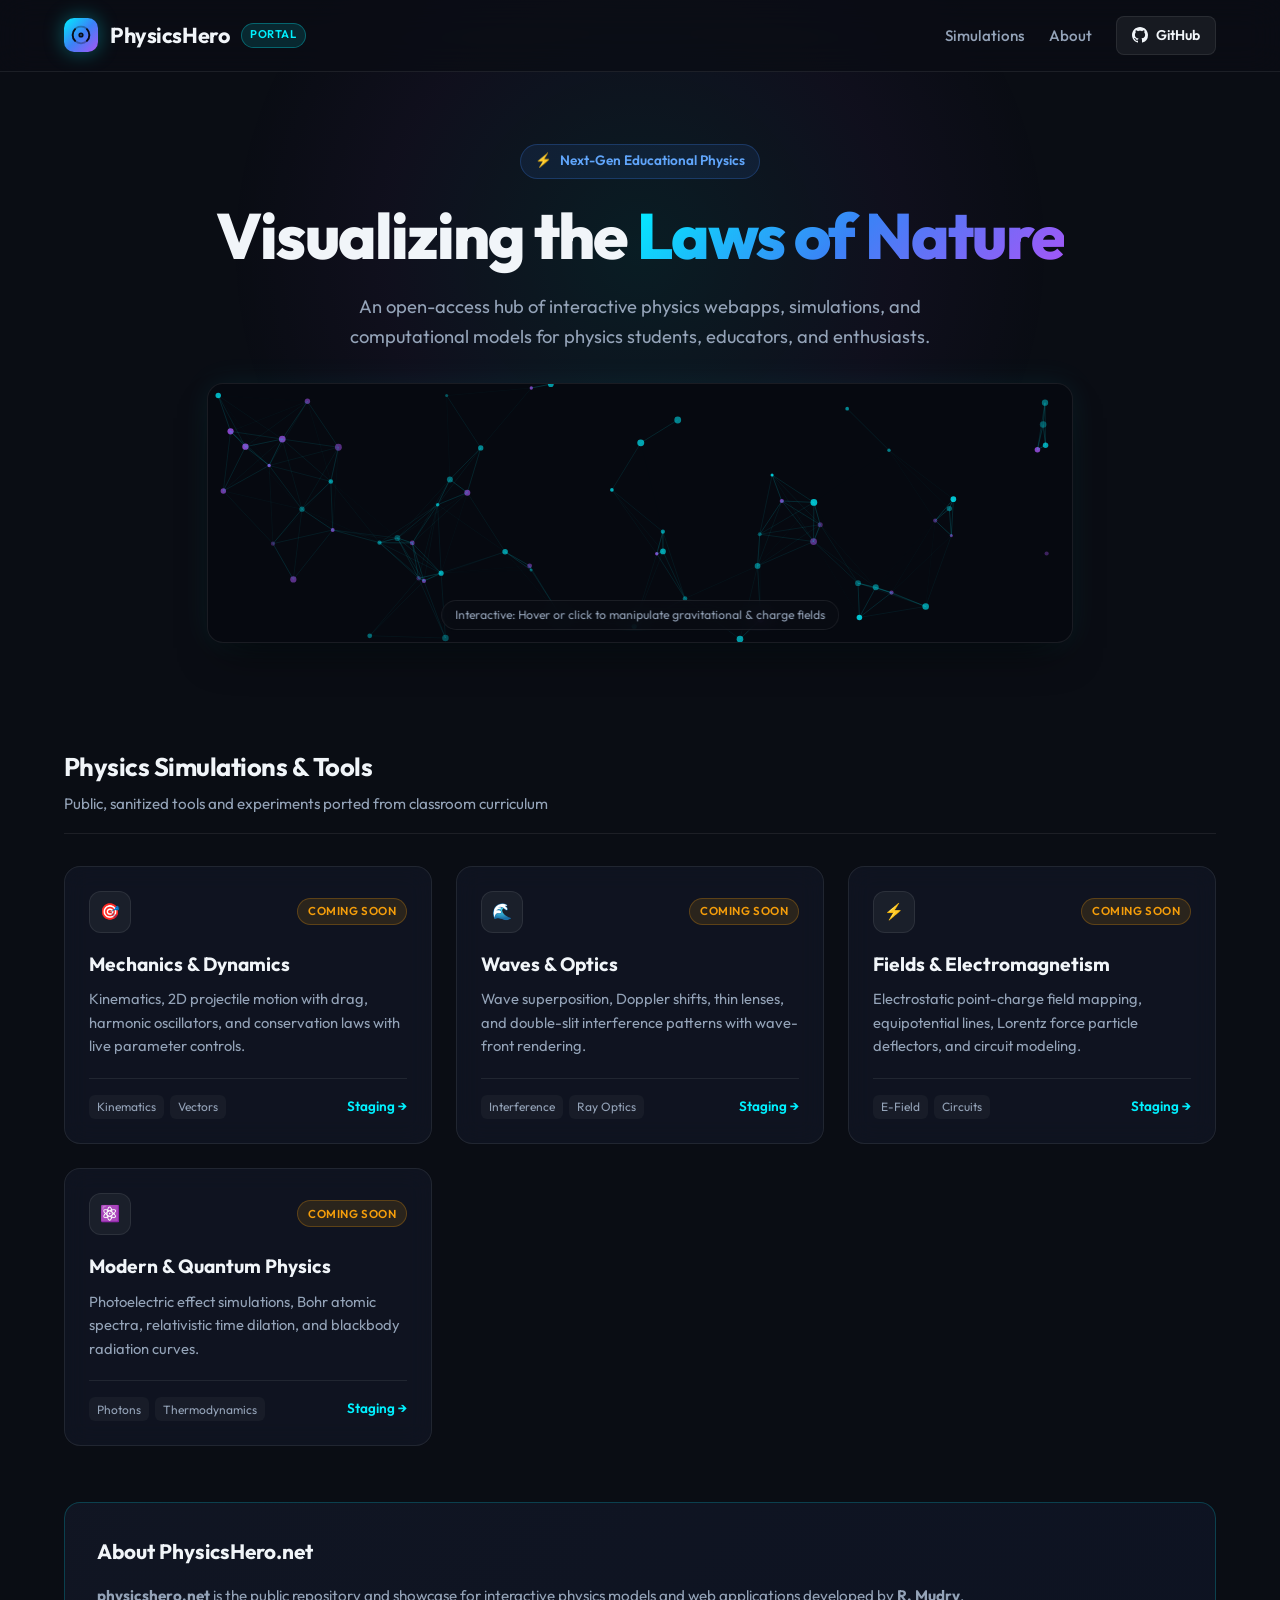
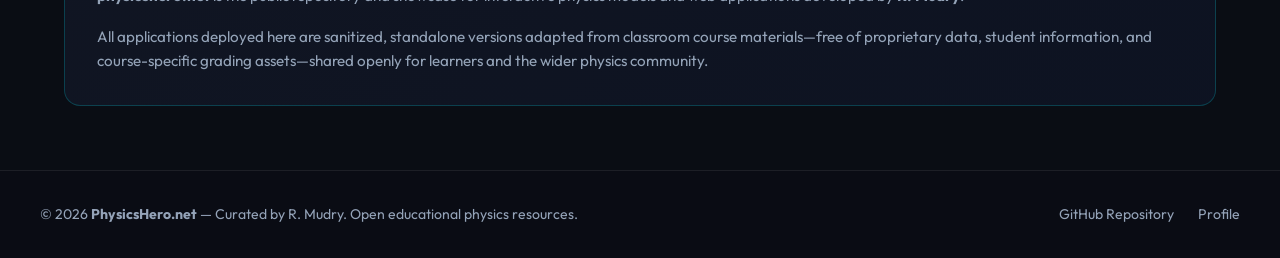
==== index.html @ 8dbba295 "Initial commit: PhysicsHero portal, CNAME, and site skeleton" ====
<!DOCTYPE html>
<html lang="en">
<head>
  <meta charset="UTF-8">
  <meta name="viewport" content="width=device-width, initial-scale=1.0">
  <title>PhysicsHero | Interactive Physics Simulations & Tools</title>
  <meta name="description" content="Explore interactive physics simulations, computational labs, and visualization tools created for learners and educators. Hosted at physicshero.net.">
  <link rel="preconnect" href="https://fonts.googleapis.com">
  <link rel="preconnect" href="https://fonts.gstatic.com" crossorigin>
  <link href="https://fonts.googleapis.com/css2?family=Outfit:wght@400;500;600;700;800&display=swap" rel="stylesheet">
  <link rel="stylesheet" href="css/style.css">
</head>
<body>
  <div class="ambient-glow"></div>

  <!-- Header -->
  <header>
    <div class="nav-container">
      <a href="#" class="logo">
        <div class="logo-icon">
          <svg viewBox="0 0 24 24" fill="none" stroke="currentColor" stroke-width="2.2" stroke-linecap="round" stroke-linejoin="round">
            <circle cx="12" cy="12" r="2"></circle>
            <path d="M12 2a10 10 0 0 0-7.07 17.07l.07.07A10 10 0 0 0 12 22a10 10 0 0 0 7.07-2.86l.07-.07A10 10 0 0 0 12 2Z" opacity="0.3"></path>
            <path d="M4.93 4.93C1.02 8.84 1.02 15.16 4.93 19.07"></path>
            <path d="M19.07 4.93c3.91 3.91 3.91 10.23 0 14.14"></path>
          </svg>
        </div>
        <span>PhysicsHero</span>
        <span class="logo-badge">Portal</span>
      </a>

      <nav>
        <ul class="nav-links">
          <li><a href="#simulations">Simulations</a></li>
          <li><a href="#about">About</a></li>
          <li>
            <a href="https://github.com/rrmudry/physicshero" class="btn-github" target="_blank" rel="noopener">
              <svg width="16" height="16" viewBox="0 0 24 24" fill="currentColor">
                <path d="M12 0C5.37 0 0 5.37 0 12c0 5.31 3.435 9.795 8.205 11.385.6.105.825-.255.825-.57 0-.285-.015-1.23-.015-2.235-3.015.555-3.795-.735-4.035-1.41-.135-.345-.72-1.41-1.23-1.695-.42-.225-1.02-.78-.015-.795.945-.015 1.62.87 1.845 1.23 1.08 1.815 2.805 1.305 3.495.99.105-.78.42-1.305.765-1.605-2.67-.3-5.46-1.335-5.46-5.925 0-1.305.465-2.385 1.23-3.225-.12-.3-.54-1.53.12-3.18 0 0 1.005-.315 3.3 1.23.96-.27 1.98-.405 3-.405s2.04.135 3 .405c2.295-1.56 3.3-1.23 3.3-1.23.66 1.65.24 2.88.12 3.18.765.84 1.23 1.905 1.23 3.225 0 4.605-2.805 5.625-5.475 5.925.435.375.81 1.095.81 2.22 0 1.605-.015 2.895-.015 3.3 0 .315.225.69.825.57A12.02 12.02 0 0024 12c0-6.63-5.37-12-12-12z"/>
              </svg>
              GitHub
            </a>
          </li>
        </ul>
      </nav>
    </div>
  </header>

  <!-- Hero Section -->
  <section class="hero">
    <div class="hero-tag">
      <span>⚡</span> Next-Gen Educational Physics
    </div>
    <h1>Visualizing the <span class="gradient-text">Laws of Nature</span></h1>
    <p>
      An open-access hub of interactive physics webapps, simulations, and computational models for physics students, educators, and enthusiasts.
    </p>

    <!-- Interactive Canvas Playground -->
    <div class="canvas-wrapper">
      <canvas id="physicsCanvas"></canvas>
      <div class="canvas-hint">Interactive: Hover or click to manipulate gravitational & charge fields</div>
    </div>
  </section>

  <!-- Main Showcase -->
  <main>
    <div class="section-header" id="simulations">
      <div>
        <h2 class="section-title">Physics Simulations & Tools</h2>
        <p class="section-desc">Public, sanitized tools and experiments ported from classroom curriculum</p>
      </div>
    </div>

    <div class="cards-grid">
      <!-- Card: Classical Mechanics -->
      <div class="card">
        <div class="card-top">
          <div class="card-icon">🎯</div>
          <span class="card-status status-staging">Coming Soon</span>
        </div>
        <h3 class="card-title">Mechanics & Dynamics</h3>
        <p class="card-description">
          Kinematics, 2D projectile motion with drag, harmonic oscillators, and conservation laws with live parameter controls.
        </p>
        <div class="card-footer">
          <div class="tag-list">
            <span class="tag">Kinematics</span>
            <span class="tag">Vectors</span>
          </div>
          <span class="card-link">Staging →</span>
        </div>
      </div>

      <!-- Card: Waves & Optics -->
      <div class="card">
        <div class="card-top">
          <div class="card-icon">🌊</div>
          <span class="card-status status-staging">Coming Soon</span>
        </div>
        <h3 class="card-title">Waves & Optics</h3>
        <p class="card-description">
          Wave superposition, Doppler shifts, thin lenses, and double-slit interference patterns with wave-front rendering.
        </p>
        <div class="card-footer">
          <div class="tag-list">
            <span class="tag">Interference</span>
            <span class="tag">Ray Optics</span>
          </div>
          <span class="card-link">Staging →</span>
        </div>
      </div>

      <!-- Card: Electromagnetism -->
      <div class="card">
        <div class="card-top">
          <div class="card-icon">⚡</div>
          <span class="card-status status-staging">Coming Soon</span>
        </div>
        <h3 class="card-title">Fields & Electromagnetism</h3>
        <p class="card-description">
          Electrostatic point-charge field mapping, equipotential lines, Lorentz force particle deflectors, and circuit modeling.
        </p>
        <div class="card-footer">
          <div class="tag-list">
            <span class="tag">E-Field</span>
            <span class="tag">Circuits</span>
          </div>
          <span class="card-link">Staging →</span>
        </div>
      </div>

      <!-- Card: Modern & Thermal -->
      <div class="card">
        <div class="card-top">
          <div class="card-icon">⚛️</div>
          <span class="card-status status-staging">Coming Soon</span>
        </div>
        <h3 class="card-title">Modern & Quantum Physics</h3>
        <p class="card-description">
          Photoelectric effect simulations, Bohr atomic spectra, relativistic time dilation, and blackbody radiation curves.
        </p>
        <div class="card-footer">
          <div class="tag-list">
            <span class="tag">Photons</span>
            <span class="tag">Thermodynamics</span>
          </div>
          <span class="card-link">Staging →</span>
        </div>
      </div>
    </div>

    <!-- About & Sanitization Notice -->
    <div class="info-banner" id="about">
      <h3>About PhysicsHero.net</h3>
      <p>
        <strong>physicshero.net</strong> is the public repository and showcase for interactive physics models and web applications developed by <strong>R. Mudry</strong>.
      </p>
      <p>
        All applications deployed here are sanitized, standalone versions adapted from classroom course materials—free of proprietary data, student information, and course-specific grading assets—shared openly for learners and the wider physics community.
      </p>
    </div>
  </main>

  <!-- Footer -->
  <footer>
    <div class="footer-content">
      <div class="footer-text">
        &copy; 2026 <strong>PhysicsHero.net</strong> — Curated by R. Mudry. Open educational physics resources.
      </div>
      <div class="footer-links">
        <a href="https://github.com/rrmudry/physicshero" target="_blank" rel="noopener">GitHub Repository</a>
        <a href="https://github.com/rrmudry" target="_blank" rel="noopener">Profile</a>
      </div>
    </div>
  </footer>

  <script src="js/hero-canvas.js"></script>
</body>
</html>
---- css/style.css ----
:root {
  --bg-primary: #0a0d14;
  --bg-secondary: #121826;
  --bg-card: rgba(18, 24, 38, 0.7);
  --bg-card-hover: rgba(28, 38, 60, 0.85);
  --border-color: rgba(255, 255, 255, 0.08);
  --border-glow: rgba(0, 240, 255, 0.25);
  --text-main: #f1f5f9;
  --text-muted: #94a3b8;
  --accent-cyan: #00f0ff;
  --accent-blue: #3b82f6;
  --accent-purple: #a855f7;
  --accent-amber: #f59e0b;
  --gradient-accent: linear-gradient(135deg, #00f0ff 0%, #3b82f6 50%, #a855f7 100%);
  --font-sans: 'Outfit', -apple-system, BlinkMacSystemFont, "Segoe UI", Roboto, sans-serif;
  --transition-smooth: all 0.3s cubic-bezier(0.16, 1, 0.3, 1);
}

* {
  margin: 0;
  padding: 0;
  box-sizing: border-box;
}

body {
  background-color: var(--bg-primary);
  color: var(--text-main);
  font-family: var(--font-sans);
  line-height: 1.6;
  overflow-x: hidden;
  min-height: 100vh;
  display: flex;
  flex-direction: column;
}

/* Background ambient glow */
.ambient-glow {
  position: fixed;
  top: 0;
  left: 50%;
  transform: translateX(-50%);
  width: 900px;
  height: 500px;
  background: radial-gradient(circle, rgba(0, 240, 255, 0.07) 0%, rgba(168, 85, 247, 0.04) 50%, transparent 80%);
  pointer-events: none;
  z-index: 0;
}

/* Header & Nav */
header {
  position: sticky;
  top: 0;
  z-index: 100;
  background: rgba(10, 13, 20, 0.8);
  backdrop-filter: blur(16px);
  border-bottom: 1px solid var(--border-color);
}

.nav-container {
  max-width: 1200px;
  margin: 0 auto;
  padding: 1rem 1.5rem;
  display: flex;
  justify-content: space-between;
  align-items: center;
}

.logo {
  display: flex;
  align-items: center;
  gap: 0.75rem;
  text-decoration: none;
  color: var(--text-main);
  font-size: 1.35rem;
  font-weight: 700;
  letter-spacing: -0.02em;
}

.logo-icon {
  width: 34px;
  height: 34px;
  border-radius: 10px;
  background: var(--gradient-accent);
  display: flex;
  align-items: center;
  justify-content: center;
  box-shadow: 0 0 20px rgba(0, 240, 255, 0.35);
}

.logo-icon svg {
  width: 20px;
  height: 20px;
  color: #0a0d14;
}

.logo-badge {
  font-size: 0.7rem;
  font-weight: 600;
  background: rgba(0, 240, 255, 0.12);
  color: var(--accent-cyan);
  border: 1px solid rgba(0, 240, 255, 0.3);
  padding: 0.15rem 0.5rem;
  border-radius: 9999px;
  text-transform: uppercase;
  letter-spacing: 0.05em;
}

.nav-links {
  display: flex;
  align-items: center;
  gap: 1.5rem;
  list-style: none;
}

.nav-links a {
  text-decoration: none;
  color: var(--text-muted);
  font-weight: 500;
  font-size: 0.95rem;
  transition: var(--transition-smooth);
}

.nav-links a:hover {
  color: var(--accent-cyan);
}

.btn-github {
  display: inline-flex;
  align-items: center;
  gap: 0.5rem;
  background: rgba(255, 255, 255, 0.06);
  color: var(--text-main) !important;
  padding: 0.45rem 0.95rem;
  border-radius: 8px;
  border: 1px solid var(--border-color);
  font-size: 0.88rem !important;
  font-weight: 600 !important;
  transition: var(--transition-smooth);
}

.btn-github:hover {
  background: rgba(255, 255, 255, 0.12);
  border-color: rgba(255, 255, 255, 0.25);
  transform: translateY(-1px);
}

/* Hero Section */
.hero {
  position: relative;
  max-width: 1200px;
  margin: 0 auto;
  padding: 4.5rem 1.5rem 3.5rem;
  text-align: center;
  z-index: 1;
}

.hero-tag {
  display: inline-flex;
  align-items: center;
  gap: 0.5rem;
  background: rgba(59, 130, 246, 0.1);
  border: 1px solid rgba(59, 130, 246, 0.25);
  color: #60a5fa;
  font-size: 0.85rem;
  font-weight: 600;
  padding: 0.35rem 0.85rem;
  border-radius: 9999px;
  margin-bottom: 1.25rem;
  animation: pulse-border 2.5s infinite;
}

@keyframes pulse-border {
  0%, 100% { border-color: rgba(59, 130, 246, 0.25); }
  50% { border-color: rgba(0, 240, 255, 0.5); }
}

.hero h1 {
  font-size: clamp(2.4rem, 5vw, 4rem);
  font-weight: 800;
  line-height: 1.15;
  letter-spacing: -0.03em;
  margin-bottom: 1.25rem;
}

.gradient-text {
  background: var(--gradient-accent);
  -webkit-background-clip: text;
  -webkit-text-fill-color: transparent;
}

.hero p {
  font-size: 1.15rem;
  color: var(--text-muted);
  max-width: 680px;
  margin: 0 auto 2rem;
}

/* Interactive Canvas Card */
.canvas-wrapper {
  position: relative;
  width: 100%;
  max-width: 900px;
  height: 260px;
  margin: 0 auto 3rem;
  border-radius: 16px;
  overflow: hidden;
  background: #060910;
  border: 1px solid var(--border-color);
  box-shadow: 0 20px 40px -15px rgba(0, 0, 0, 0.7), 0 0 30px rgba(0, 240, 255, 0.08);
}

#physicsCanvas {
  width: 100%;
  height: 100%;
  display: block;
}

.canvas-hint {
  position: absolute;
  bottom: 0.75rem;
  left: 50%;
  transform: translateX(-50%);
  background: rgba(10, 13, 20, 0.7);
  backdrop-filter: blur(8px);
  padding: 0.3rem 0.8rem;
  border-radius: 9999px;
  font-size: 0.75rem;
  color: var(--text-muted);
  pointer-events: none;
  border: 1px solid var(--border-color);
}

/* Sections */
main {
  flex: 1;
  max-width: 1200px;
  margin: 0 auto;
  padding: 0 1.5rem 4rem;
  width: 100%;
  z-index: 1;
}

.section-header {
  display: flex;
  justify-content: space-between;
  align-items: flex-end;
  margin-bottom: 2rem;
  border-bottom: 1px solid var(--border-color);
  padding-bottom: 1rem;
}

.section-title {
  font-size: 1.6rem;
  font-weight: 700;
  letter-spacing: -0.02em;
}

.section-desc {
  color: var(--text-muted);
  font-size: 0.95rem;
  margin-top: 0.25rem;
}

/* Showcase Grid */
.cards-grid {
  display: grid;
  grid-template-columns: repeat(auto-fill, minmax(280px, 1fr));
  gap: 1.5rem;
}

.card {
  background: var(--bg-card);
  backdrop-filter: blur(12px);
  border: 1px solid var(--border-color);
  border-radius: 16px;
  padding: 1.5rem;
  display: flex;
  flex-direction: column;
  transition: var(--transition-smooth);
  position: relative;
  overflow: hidden;
}

.card::before {
  content: '';
  position: absolute;
  top: 0;
  left: 0;
  right: 0;
  height: 3px;
  background: var(--gradient-accent);
  opacity: 0;
  transition: var(--transition-smooth);
}

.card:hover {
  background: var(--bg-card-hover);
  border-color: var(--border-glow);
  transform: translateY(-4px);
  box-shadow: 0 12px 30px rgba(0, 0, 0, 0.4), 0 0 20px rgba(0, 240, 255, 0.1);
}

.card:hover::before {
  opacity: 1;
}

.card-top {
  display: flex;
  justify-content: space-between;
  align-items: center;
  margin-bottom: 1rem;
}

.card-icon {
  width: 42px;
  height: 42px;
  border-radius: 12px;
  display: flex;
  align-items: center;
  justify-content: center;
  background: rgba(255, 255, 255, 0.05);
  border: 1px solid var(--border-color);
}

.card-status {
  font-size: 0.72rem;
  font-weight: 600;
  text-transform: uppercase;
  letter-spacing: 0.05em;
  padding: 0.2rem 0.6rem;
  border-radius: 9999px;
}

.status-active {
  background: rgba(0, 240, 255, 0.12);
  color: var(--accent-cyan);
  border: 1px solid rgba(0, 240, 255, 0.25);
}

.status-staging {
  background: rgba(245, 158, 11, 0.12);
  color: var(--accent-amber);
  border: 1px solid rgba(245, 158, 11, 0.25);
}

.card-title {
  font-size: 1.2rem;
  font-weight: 700;
  margin-bottom: 0.5rem;
}

.card-description {
  font-size: 0.92rem;
  color: var(--text-muted);
  flex-grow: 1;
  margin-bottom: 1.25rem;
}

.card-footer {
  display: flex;
  justify-content: space-between;
  align-items: center;
  border-top: 1px solid var(--border-color);
  padding-top: 1rem;
  margin-top: auto;
}

.tag-list {
  display: flex;
  gap: 0.4rem;
  flex-wrap: wrap;
}

.tag {
  font-size: 0.75rem;
  color: var(--text-muted);
  background: rgba(255, 255, 255, 0.04);
  padding: 0.15rem 0.5rem;
  border-radius: 6px;
}

.card-link {
  font-size: 0.85rem;
  font-weight: 600;
  color: var(--accent-cyan);
  text-decoration: none;
  display: inline-flex;
  align-items: center;
  gap: 0.25rem;
  transition: var(--transition-smooth);
}

.card-link:hover {
  text-decoration: underline;
  transform: translateX(2px);
}

/* Info Box / Banner */
.info-banner {
  background: linear-gradient(135deg, rgba(18, 24, 38, 0.8) 0%, rgba(14, 21, 37, 0.8) 100%);
  border: 1px solid rgba(0, 240, 255, 0.2);
  border-radius: 16px;
  padding: 2rem;
  margin-top: 3.5rem;
  display: flex;
  flex-direction: column;
  gap: 1rem;
}

.info-banner h3 {
  font-size: 1.3rem;
  font-weight: 700;
}

.info-banner p {
  color: var(--text-muted);
  font-size: 0.95rem;
}

/* Footer */
footer {
  border-top: 1px solid var(--border-color);
  background: rgba(10, 13, 20, 0.9);
  padding: 2rem 1.5rem;
  margin-top: auto;
  z-index: 1;
}

.footer-content {
  max-width: 1200px;
  margin: 0 auto;
  display: flex;
  flex-direction: column;
  gap: 1.5rem;
  align-items: center;
  text-align: center;
}

@media (min-width: 640px) {
  .footer-content {
    flex-direction: row;
    justify-content: space-between;
    text-align: left;
  }
}

.footer-text {
  font-size: 0.88rem;
  color: var(--text-muted);
}

.footer-links {
  display: flex;
  gap: 1.5rem;
}

.footer-links a {
  color: var(--text-muted);
  text-decoration: none;
  font-size: 0.88rem;
  transition: var(--transition-smooth);
}

.footer-links a:hover {
  color: var(--accent-cyan);
}
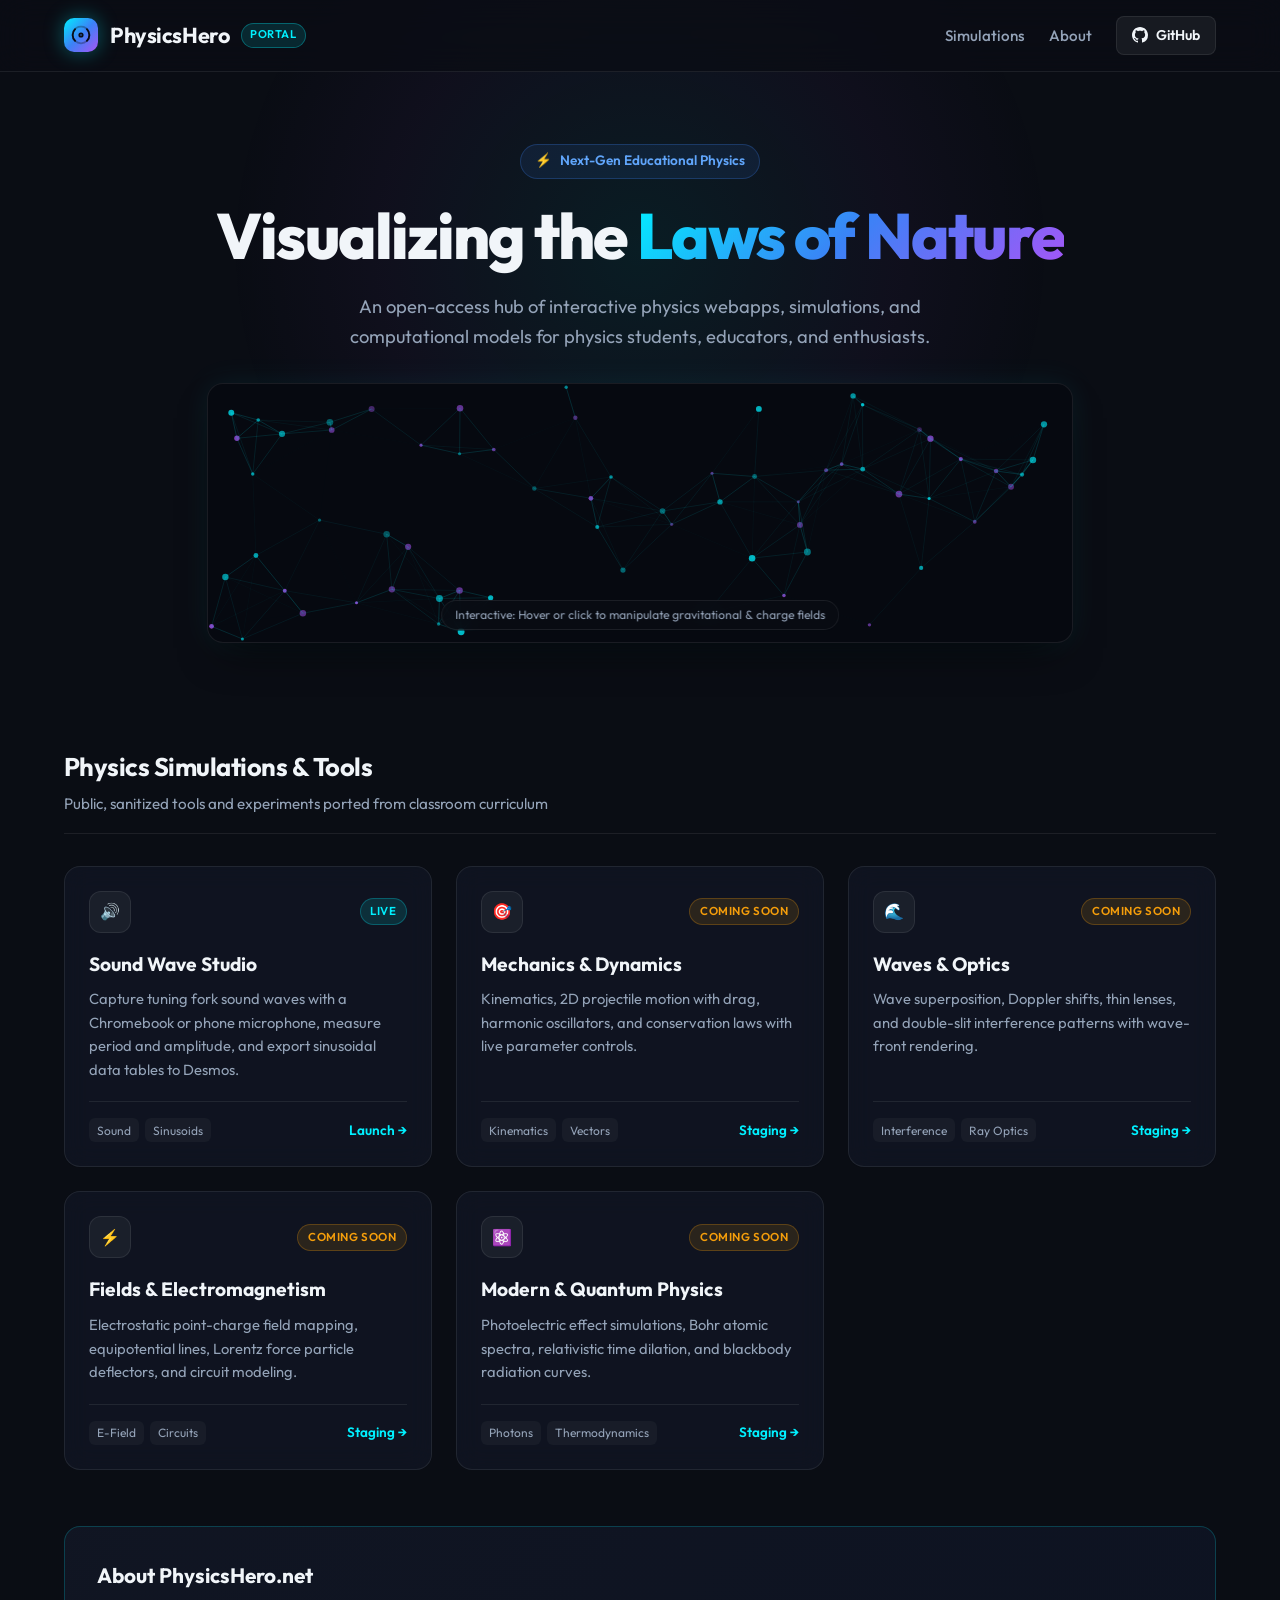
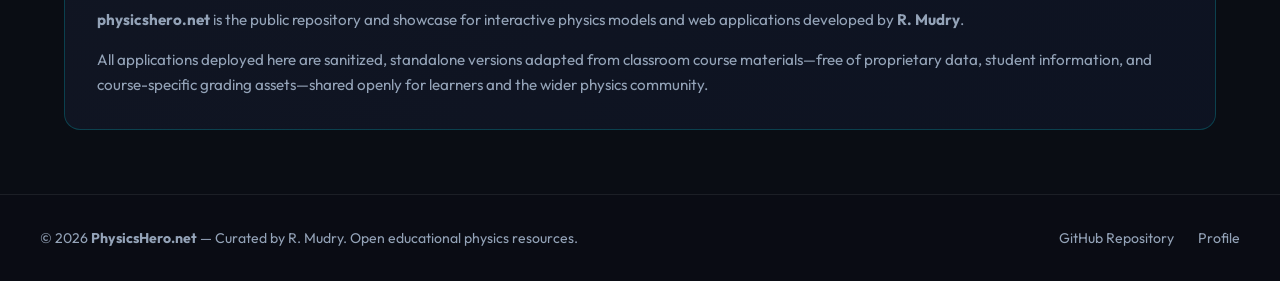
==== commit 9d343fca: "Add Sound Wave Studio lab at /sound-wave-lab and link it from the portal Co-Authored-By: Claude Opus" ====
--- a/index.html
+++ b/index.html
@@ -73,6 +73,25 @@
     </div>
 
     <div class="cards-grid">
+      <!-- Card: Sound Wave Studio -->
+      <div class="card">
+        <div class="card-top">
+          <div class="card-icon">🔊</div>
+          <span class="card-status status-active">Live</span>
+        </div>
+        <h3 class="card-title">Sound Wave Studio</h3>
+        <p class="card-description">
+          Capture tuning fork sound waves with a Chromebook or phone microphone, measure period and amplitude, and export sinusoidal data tables to Desmos.
+        </p>
+        <div class="card-footer">
+          <div class="tag-list">
+            <span class="tag">Sound</span>
+            <span class="tag">Sinusoids</span>
+          </div>
+          <a href="sound-wave-lab/" class="card-link">Launch →</a>
+        </div>
+      </div>
+
       <!-- Card: Classical Mechanics -->
       <div class="card">
         <div class="card-top">
